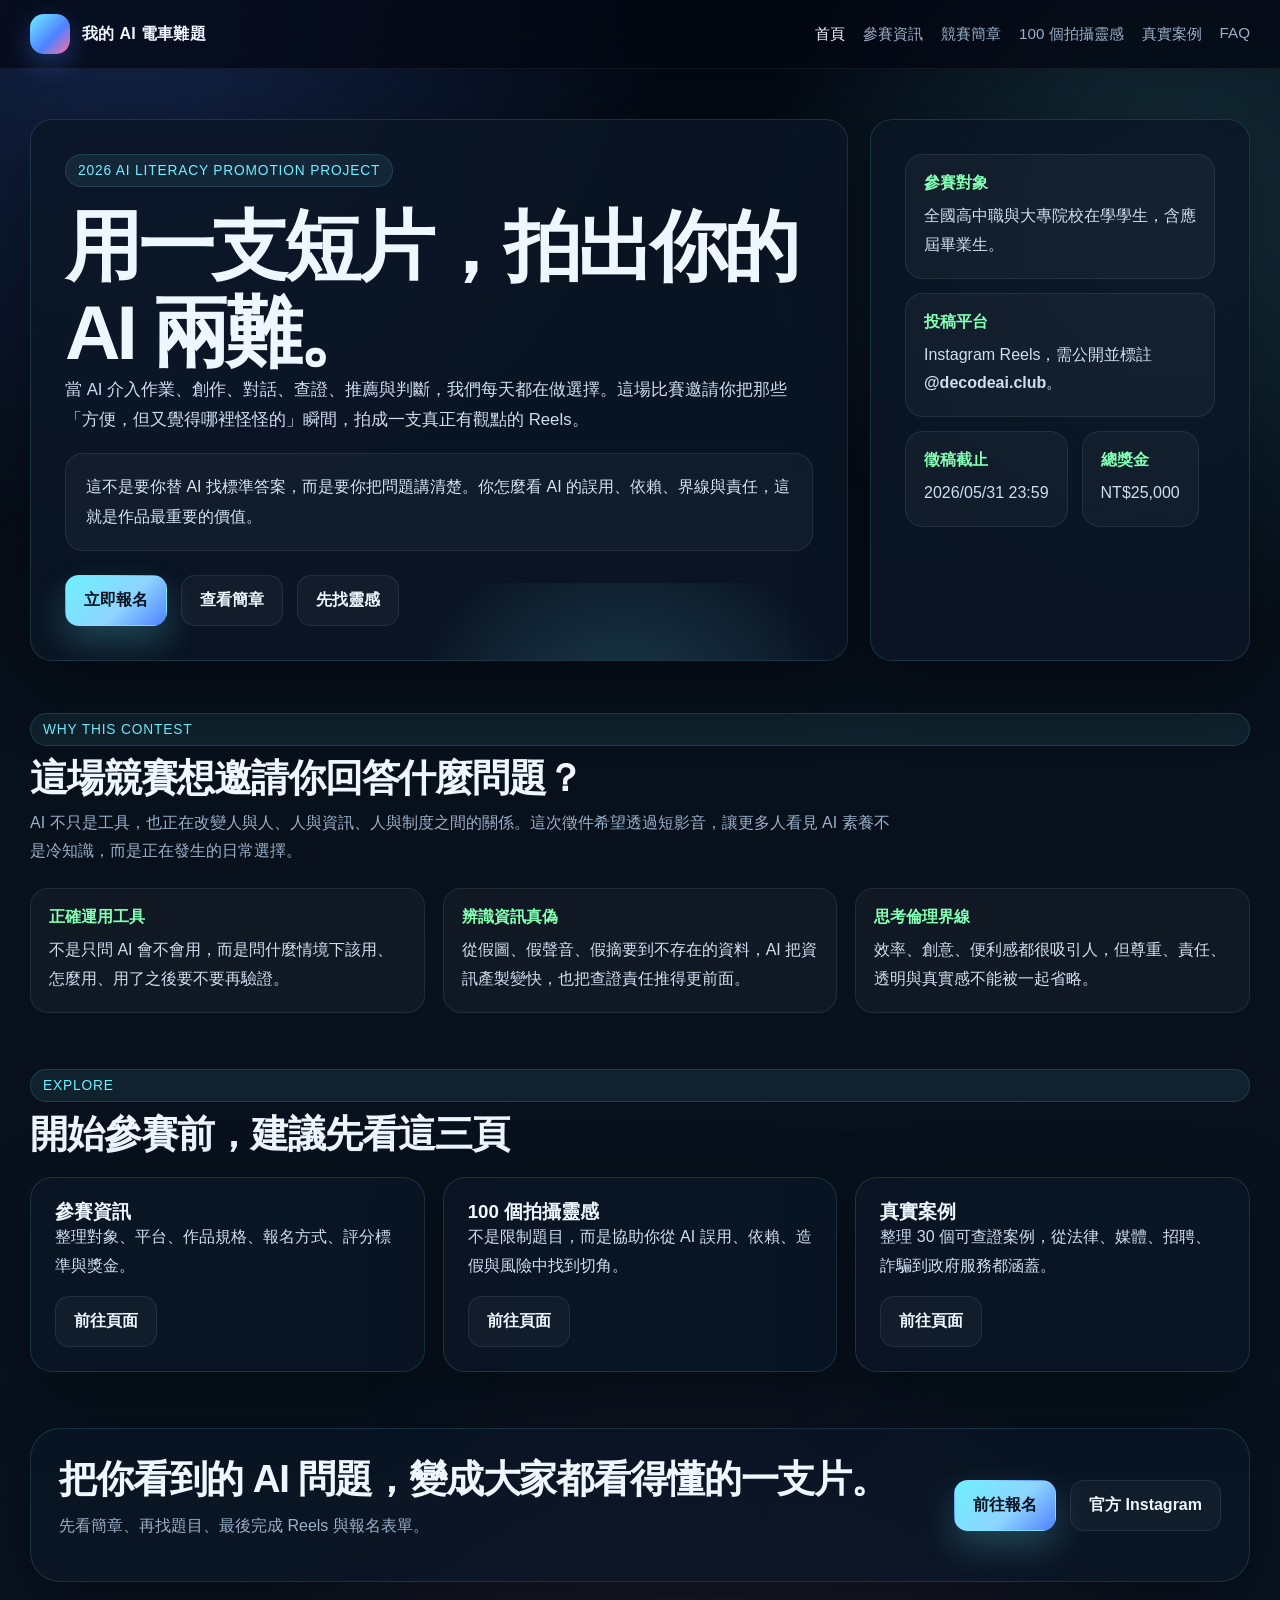
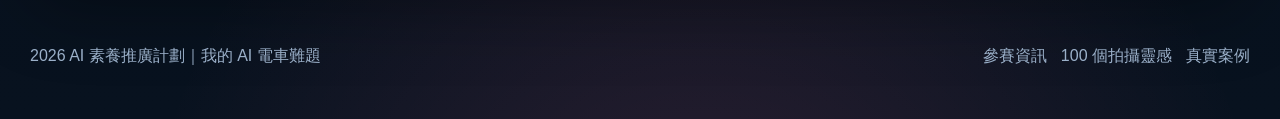
==== index.html @ 01f8da88 "Initial site" ====
<!DOCTYPE html>
<html lang="zh-Hant">
<head>
  <meta charset="UTF-8">
  <meta name="viewport" content="width=device-width, initial-scale=1.0">
  <title>我的 AI 電車難題｜校園創意短片徵稿大賽</title>
  <meta name="description" content="2026 AI 素養推廣計劃短影音競賽官網。用一支 Reels，拍出你對 AI 倫理、誤用風險與真實世界判斷的觀點。">
  <link rel="stylesheet" href="styles.css">
</head>
<body>
  <nav class="nav">
    <div class="container nav__inner">
      <a class="brand" href="index.html">
        <div class="brand__mark"></div>
        <span>我的 AI 電車難題</span>
      </a>
      <div class="nav__links">
        <a class="is-active" href="index.html">首頁</a>
        <a href="rules.html">參賽資訊</a>
        <a href="brief.html">競賽簡章</a>
        <a href="ideas.html">100 個拍攝靈感</a>
        <a href="cases.html">真實案例</a>
        <a href="faq.html">FAQ</a>
      </div>
    </div>
  </nav>

  <header class="page-hero">
    <div class="container hero-grid">
      <section class="hero-card">
        <div class="eyebrow">2026 AI Literacy Promotion Project</div>
        <h1>用一支短片，拍出你的 AI 兩難。</h1>
        <p class="lead">
          當 AI 介入作業、創作、對話、查證、推薦與判斷，我們每天都在做選擇。這場比賽邀請你把那些「方便，但又覺得哪裡怪怪的」瞬間，拍成一支真正有觀點的 Reels。
        </p>
        <div class="hero-quote">
          這不是要你替 AI 找標準答案，而是要你把問題講清楚。你怎麼看 AI 的誤用、依賴、界線與責任，這就是作品最重要的價值。
        </div>
        <div class="btn-row">
          <a class="btn btn--primary" href="https://docs.google.com/forms/d/e/1FAIpQLSfkZITrXMh79MGEy0dctKL2eAKT69iFvFsRBcWh_dK8y5iiig/viewform?usp=dialog" target="_blank" rel="noreferrer">立即報名</a>
          <a class="btn btn--ghost" href="brief.html">查看簡章</a>
          <a class="btn btn--ghost" href="ideas.html">先找靈感</a>
        </div>
      </section>

      <aside class="side-card">
        <div class="metrics">
          <div class="metric-card">
            <strong>參賽對象</strong>
            <p>全國高中職與大專院校在學學生，含應屆畢業生。</p>
          </div>
          <div class="metric-card">
            <strong>投稿平台</strong>
            <p>Instagram Reels，需公開並標註 <b>@decodeai.club</b>。</p>
          </div>
          <div class="metric-card">
            <strong>徵稿截止</strong>
            <p>2026/05/31 23:59</p>
          </div>
          <div class="metric-card">
            <strong>總獎金</strong>
            <p>NT$25,000</p>
          </div>
        </div>
      </aside>
    </div>
  </header>

  <main>
    <section>
      <div class="container">
        <div class="section-head">
          <div class="eyebrow">Why This Contest</div>
          <h2>這場競賽想邀請你回答什麼問題？</h2>
          <p>AI 不只是工具，也正在改變人與人、人與資訊、人與制度之間的關係。這次徵件希望透過短影音，讓更多人看見 AI 素養不是冷知識，而是正在發生的日常選擇。</p>
        </div>

        <div class="grid-3">
          <article class="mini-card">
            <strong>正確運用工具</strong>
            <p>不是只問 AI 會不會用，而是問什麼情境下該用、怎麼用、用了之後要不要再驗證。</p>
          </article>
          <article class="mini-card">
            <strong>辨識資訊真偽</strong>
            <p>從假圖、假聲音、假摘要到不存在的資料，AI 把資訊產製變快，也把查證責任推得更前面。</p>
          </article>
          <article class="mini-card">
            <strong>思考倫理界線</strong>
            <p>效率、創意、便利感都很吸引人，但尊重、責任、透明與真實感不能被一起省略。</p>
          </article>
        </div>
      </div>
    </section>

    <section>
      <div class="container">
        <div class="section-head">
          <div class="eyebrow">Explore</div>
          <h2>開始參賽前，建議先看這三頁</h2>
        </div>

        <div class="grid-3">
          <article class="list-card">
            <h3>參賽資訊</h3>
            <p>整理對象、平台、作品規格、報名方式、評分標準與獎金。</p>
            <div class="btn-row" style="margin-top:16px;">
              <a class="btn btn--ghost" href="rules.html">前往頁面</a>
            </div>
          </article>
          <article class="list-card">
            <h3>100 個拍攝靈感</h3>
            <p>不是限制題目，而是協助你從 AI 誤用、依賴、造假與風險中找到切角。</p>
            <div class="btn-row" style="margin-top:16px;">
              <a class="btn btn--ghost" href="ideas.html">前往頁面</a>
            </div>
          </article>
          <article class="list-card">
            <h3>真實案例</h3>
            <p>整理 30 個可查證案例，從法律、媒體、招聘、詐騙到政府服務都涵蓋。</p>
            <div class="btn-row" style="margin-top:16px;">
              <a class="btn btn--ghost" href="cases.html">前往頁面</a>
            </div>
          </article>
        </div>
      </div>
    </section>

    <section>
      <div class="container">
        <div class="cta-band">
          <div>
            <h2>把你看到的 AI 問題，變成大家都看得懂的一支片。</h2>
            <p class="muted">先看簡章、再找題目、最後完成 Reels 與報名表單。</p>
          </div>
          <div class="btn-row">
            <a class="btn btn--primary" href="https://docs.google.com/forms/d/e/1FAIpQLSfkZITrXMh79MGEy0dctKL2eAKT69iFvFsRBcWh_dK8y5iiig/viewform?usp=dialog" target="_blank" rel="noreferrer">前往報名</a>
            <a class="btn btn--ghost" href="https://www.instagram.com/decodeai.club/" target="_blank" rel="noreferrer">官方 Instagram</a>
          </div>
        </div>
      </div>
    </section>
  </main>

  <footer class="footer">
    <div class="container footer__inner">
      <div>2026 AI 素養推廣計劃｜我的 AI 電車難題</div>
      <div class="footer-links">
        <a href="rules.html">參賽資訊</a>
        <a href="ideas.html">100 個拍攝靈感</a>
        <a href="cases.html">真實案例</a>
      </div>
    </div>
  </footer>
</body>
</html>
---- styles.css ----
:root {
  --bg: #07101b;
  --bg-deep: #030812;
  --panel: rgba(11, 23, 39, 0.82);
  --panel-strong: rgba(8, 19, 34, 0.95);
  --line: rgba(111, 237, 255, 0.14);
  --text: #eef7ff;
  --muted: #9bb0c9;
  --cyan: #6ff0ff;
  --blue: #4f82ff;
  --green: #84ffb3;
  --pink: #ff6fa4;
  --yellow: #ffd56d;
  --shadow: 0 24px 72px rgba(0, 0, 0, 0.34);
  --radius-xl: 30px;
  --radius-lg: 22px;
  --radius-md: 16px;
  --max-width: 1220px;
  --display: "Segoe UI", "Noto Sans TC", sans-serif;
  --body: "Microsoft JhengHei", "PingFang TC", sans-serif;
}

* {
  box-sizing: border-box;
}

html {
  scroll-behavior: smooth;
}

body {
  margin: 0;
  color: var(--text);
  font-family: var(--body);
  background:
    radial-gradient(circle at 10% 0%, rgba(79, 130, 255, 0.22), transparent 26%),
    radial-gradient(circle at 92% 12%, rgba(111, 240, 255, 0.16), transparent 22%),
    radial-gradient(circle at 55% 110%, rgba(255, 111, 164, 0.14), transparent 28%),
    linear-gradient(180deg, var(--bg-deep) 0%, var(--bg) 45%, #08121f 100%);
  min-height: 100vh;
}

body::before {
  content: "";
  position: fixed;
  inset: 0;
  pointer-events: none;
  background-image:
    linear-gradient(rgba(255, 255, 255, 0.04) 1px, transparent 1px),
    linear-gradient(90deg, rgba(255, 255, 255, 0.04) 1px, transparent 1px);
  background-size: 32px 32px;
  mask-image: linear-gradient(180deg, rgba(255, 255, 255, 0.42), transparent 80%);
  opacity: 0.32;
}

a {
  color: inherit;
  text-decoration: none;
}

img {
  display: block;
  max-width: 100%;
}

.container {
  width: min(calc(100% - 32px), var(--max-width));
  margin: 0 auto;
}

.nav {
  position: sticky;
  top: 0;
  z-index: 40;
  backdrop-filter: blur(16px);
  background: rgba(3, 8, 18, 0.72);
  border-bottom: 1px solid rgba(255, 255, 255, 0.06);
}

.nav__inner {
  display: flex;
  align-items: center;
  justify-content: space-between;
  gap: 20px;
  padding: 14px 0;
}

.brand {
  display: flex;
  align-items: center;
  gap: 12px;
  font-family: var(--display);
  font-weight: 800;
  letter-spacing: 0.02em;
}

.brand__mark {
  width: 40px;
  height: 40px;
  border-radius: 14px;
  background: linear-gradient(135deg, var(--cyan), var(--blue) 58%, var(--pink));
  box-shadow: 0 10px 28px rgba(79, 130, 255, 0.34);
}

.nav__links {
  display: flex;
  flex-wrap: wrap;
  gap: 10px 18px;
  color: var(--muted);
  font-size: 0.95rem;
}

.nav__links a {
  padding: 6px 0;
}

.nav__links a:hover,
.nav__links a.is-active {
  color: var(--text);
}

.page-hero {
  padding: 50px 0 24px;
}

.hero-grid {
  display: grid;
  grid-template-columns: minmax(0, 1.15fr) 380px;
  gap: 22px;
}

.hero-card,
.side-card,
.panel,
.list-card,
.cta-band,
.brief-frame,
.faq-card,
.idea-card,
.case-card {
  background: var(--panel);
  border: 1px solid var(--line);
  box-shadow: var(--shadow);
}

.hero-card,
.side-card,
.panel,
.list-card,
.brief-frame,
.faq-card,
.idea-card,
.case-card {
  border-radius: var(--radius-lg);
}

.hero-card,
.side-card {
  position: relative;
  overflow: hidden;
  padding: 34px;
}

.hero-card::after {
  content: "";
  position: absolute;
  inset: auto -10% -45% 35%;
  height: 320px;
  background: radial-gradient(circle, rgba(111, 240, 255, 0.2), transparent 65%);
  pointer-events: none;
}

.eyebrow {
  display: inline-flex;
  align-items: center;
  gap: 8px;
  padding: 8px 12px;
  border-radius: 999px;
  font-size: 0.86rem;
  letter-spacing: 0.06em;
  text-transform: uppercase;
  color: var(--cyan);
  background: rgba(111, 240, 255, 0.08);
  border: 1px solid rgba(111, 240, 255, 0.14);
}

h1,
h2,
h3 {
  margin: 0;
  font-family: var(--display);
  line-height: 1.12;
}

h1 {
  margin-top: 16px;
  font-size: clamp(2.5rem, 6vw, 4.9rem);
  letter-spacing: -0.05em;
}

h2 {
  font-size: clamp(1.8rem, 3vw, 2.5rem);
  letter-spacing: -0.03em;
}

.lead {
  margin: 18px 0 0;
  color: #cbdaef;
  font-size: 1.05rem;
  line-height: 1.9;
}

.hero-quote,
.note-box,
.mini-card,
.metric-card {
  background: rgba(255, 255, 255, 0.035);
  border: 1px solid rgba(255, 255, 255, 0.08);
}

.hero-quote {
  margin: 18px 0 24px;
  padding: 18px 20px;
  border-radius: 18px;
  line-height: 1.85;
  color: #d7e4f8;
}

.btn-row,
.chip-row,
.footer-links,
.info-grid,
.metrics,
.filters {
  display: flex;
  flex-wrap: wrap;
  gap: 14px;
}

.btn {
  display: inline-flex;
  align-items: center;
  justify-content: center;
  min-height: 50px;
  padding: 14px 18px;
  border-radius: 14px;
  border: 1px solid transparent;
  font-weight: 700;
  transition: 0.22s ease;
}

.btn--primary {
  color: #04101d;
  background: linear-gradient(135deg, var(--cyan), #8dd4ff 58%, var(--blue));
  box-shadow: 0 16px 34px rgba(111, 240, 255, 0.22);
}

.btn--ghost {
  color: var(--text);
  background: rgba(255, 255, 255, 0.035);
  border-color: rgba(255, 255, 255, 0.08);
}

.btn:hover,
.chip:hover,
.chip.is-active {
  transform: translateY(-2px);
  border-color: rgba(111, 240, 255, 0.35);
}

main section {
  padding: 28px 0;
}

.section-head {
  display: grid;
  gap: 10px;
  margin-bottom: 22px;
}

.section-head p,
.side-card p,
.panel p,
.list-card p,
.faq-card p,
.idea-card p,
.case-card p,
.mini-card p,
.metric-card p,
.hero-card p {
  margin: 0;
  color: #d1def1;
  line-height: 1.8;
}

.section-head p {
  max-width: 860px;
  color: var(--muted);
}

.panel,
.list-card,
.faq-card,
.idea-card,
.case-card {
  padding: 24px;
}

.grid-2,
.grid-3,
.grid-4,
.grid-5 {
  display: grid;
  gap: 18px;
}

.grid-2 {
  grid-template-columns: repeat(2, minmax(0, 1fr));
}

.grid-3 {
  grid-template-columns: repeat(3, minmax(0, 1fr));
}

.grid-4 {
  grid-template-columns: repeat(4, minmax(0, 1fr));
}

.grid-5 {
  grid-template-columns: repeat(5, minmax(0, 1fr));
}

.mini-card,
.metric-card {
  border-radius: 18px;
  padding: 18px;
}

.mini-card strong,
.metric-card strong,
.case-card strong,
.idea-card strong {
  display: block;
  margin-bottom: 8px;
  color: var(--green);
}

.note-box {
  padding: 20px;
  border-radius: 20px;
}

.note-box ul,
.list-card ul,
.list-card ol,
.panel ul,
.panel ol {
  margin: 0;
  padding-left: 1.2rem;
  color: #d3e0f2;
  line-height: 1.8;
}

.step-grid {
  display: grid;
  grid-template-columns: repeat(4, minmax(0, 1fr));
  gap: 16px;
}

.step-card {
  position: relative;
  padding: 20px 18px 18px 58px;
  border-radius: 20px;
  background: rgba(255, 255, 255, 0.03);
  border: 1px solid rgba(255, 255, 255, 0.06);
}

.step-card::before {
  content: attr(data-step);
  position: absolute;
  left: 18px;
  top: 16px;
  width: 28px;
  height: 28px;
  display: grid;
  place-items: center;
  border-radius: 10px;
  color: #03101d;
  font-weight: 800;
  background: linear-gradient(135deg, var(--cyan), var(--blue));
}

.timeline {
  display: grid;
  gap: 16px;
}

.timeline-item {
  display: grid;
  grid-template-columns: 240px minmax(0, 1fr);
  gap: 18px;
  padding-bottom: 16px;
  border-bottom: 1px solid rgba(255, 255, 255, 0.07);
}

.timeline-item:last-child {
  border-bottom: 0;
  padding-bottom: 0;
}

.timeline-item strong {
  color: var(--cyan);
}

.brief-toolbar {
  display: flex;
  justify-content: space-between;
  align-items: center;
  gap: 14px;
  flex-wrap: wrap;
  padding: 18px 20px;
  border-bottom: 1px solid rgba(255, 255, 255, 0.06);
}

.brief-frame {
  overflow: hidden;
}

iframe {
  width: 100%;
  height: 760px;
  border: 0;
  background: #0a1424;
}

.chip {
  display: inline-flex;
  align-items: center;
  justify-content: center;
  padding: 12px 14px;
  border-radius: 999px;
  cursor: pointer;
  background: rgba(255, 255, 255, 0.03);
  border: 1px solid rgba(255, 255, 255, 0.08);
  color: var(--text);
  transition: 0.2s ease;
}

.filters {
  margin-bottom: 18px;
}

.idea-grid,
.case-grid {
  display: grid;
  grid-template-columns: repeat(2, minmax(0, 1fr));
  gap: 14px;
}

.idea-card__meta,
.case-card__meta {
  display: flex;
  justify-content: space-between;
  gap: 12px;
  margin-bottom: 10px;
  color: var(--muted);
  font-size: 0.9rem;
}

.source-link {
  color: var(--cyan);
  font-weight: 700;
}

.cta-band {
  border-radius: var(--radius-xl);
  padding: 28px;
  display: flex;
  justify-content: space-between;
  align-items: center;
  gap: 20px;
}

.footer {
  padding: 36px 0 52px;
  color: var(--muted);
}

.footer__inner {
  display: flex;
  justify-content: space-between;
  gap: 18px;
  align-items: center;
  flex-wrap: wrap;
}

.muted {
  color: var(--muted);
}

@media (max-width: 1120px) {
  .hero-grid,
  .grid-2,
  .grid-3,
  .grid-4,
  .grid-5,
  .idea-grid,
  .case-grid,
  .step-grid {
    grid-template-columns: 1fr;
  }

  .timeline-item {
    grid-template-columns: 1fr;
  }

  .cta-band {
    flex-direction: column;
    align-items: flex-start;
  }
}

@media (max-width: 760px) {
  .nav__inner {
    flex-direction: column;
    align-items: flex-start;
  }

  .hero-card,
  .side-card,
  .panel,
  .list-card,
  .faq-card,
  .idea-card,
  .case-card,
  .cta-band {
    padding: 20px;
  }

  iframe {
    height: 520px;
  }
}
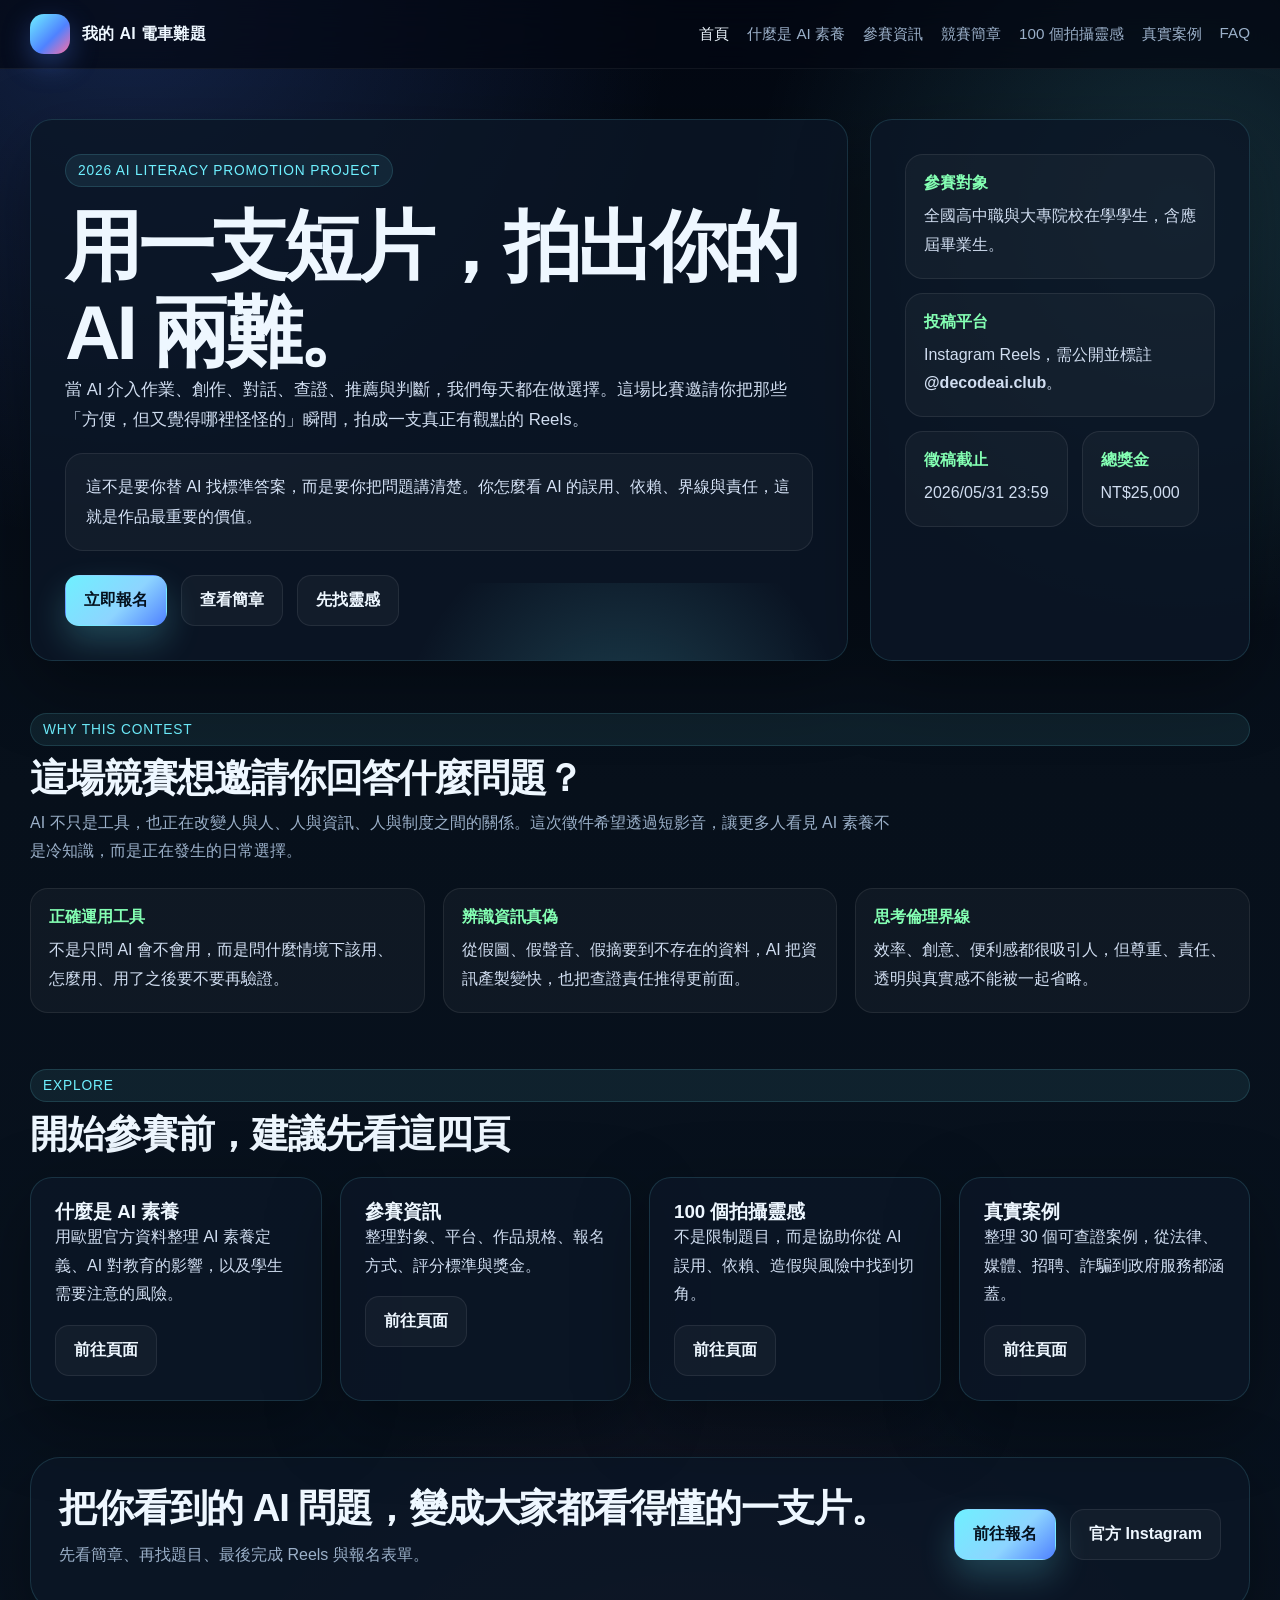
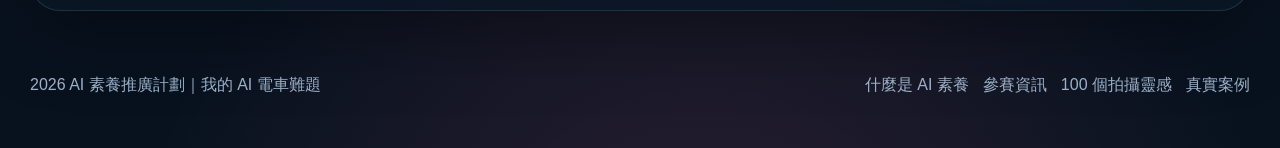
==== commit 62bbe971: "Add AI literacy page" ====
--- a/index.html
+++ b/index.html
@@ -16,6 +16,7 @@
       </a>
       <div class="nav__links">
         <a class="is-active" href="index.html">首頁</a>
+        <a href="ai-literacy.html">什麼是 AI 素養</a>
         <a href="rules.html">參賽資訊</a>
         <a href="brief.html">競賽簡章</a>
         <a href="ideas.html">100 個拍攝靈感</a>
@@ -96,10 +97,17 @@
       <div class="container">
         <div class="section-head">
           <div class="eyebrow">Explore</div>
-          <h2>開始參賽前，建議先看這三頁</h2>
+          <h2>開始參賽前，建議先看這四頁</h2>
         </div>
 
-        <div class="grid-3">
+        <div class="grid-4">
+          <article class="list-card">
+            <h3>什麼是 AI 素養</h3>
+            <p>用歐盟官方資料整理 AI 素養定義、AI 對教育的影響，以及學生需要注意的風險。</p>
+            <div class="btn-row" style="margin-top:16px;">
+              <a class="btn btn--ghost" href="ai-literacy.html">前往頁面</a>
+            </div>
+          </article>
           <article class="list-card">
             <h3>參賽資訊</h3>
             <p>整理對象、平台、作品規格、報名方式、評分標準與獎金。</p>
@@ -145,6 +153,7 @@
     <div class="container footer__inner">
       <div>2026 AI 素養推廣計劃｜我的 AI 電車難題</div>
       <div class="footer-links">
+        <a href="ai-literacy.html">什麼是 AI 素養</a>
         <a href="rules.html">參賽資訊</a>
         <a href="ideas.html">100 個拍攝靈感</a>
         <a href="cases.html">真實案例</a>
